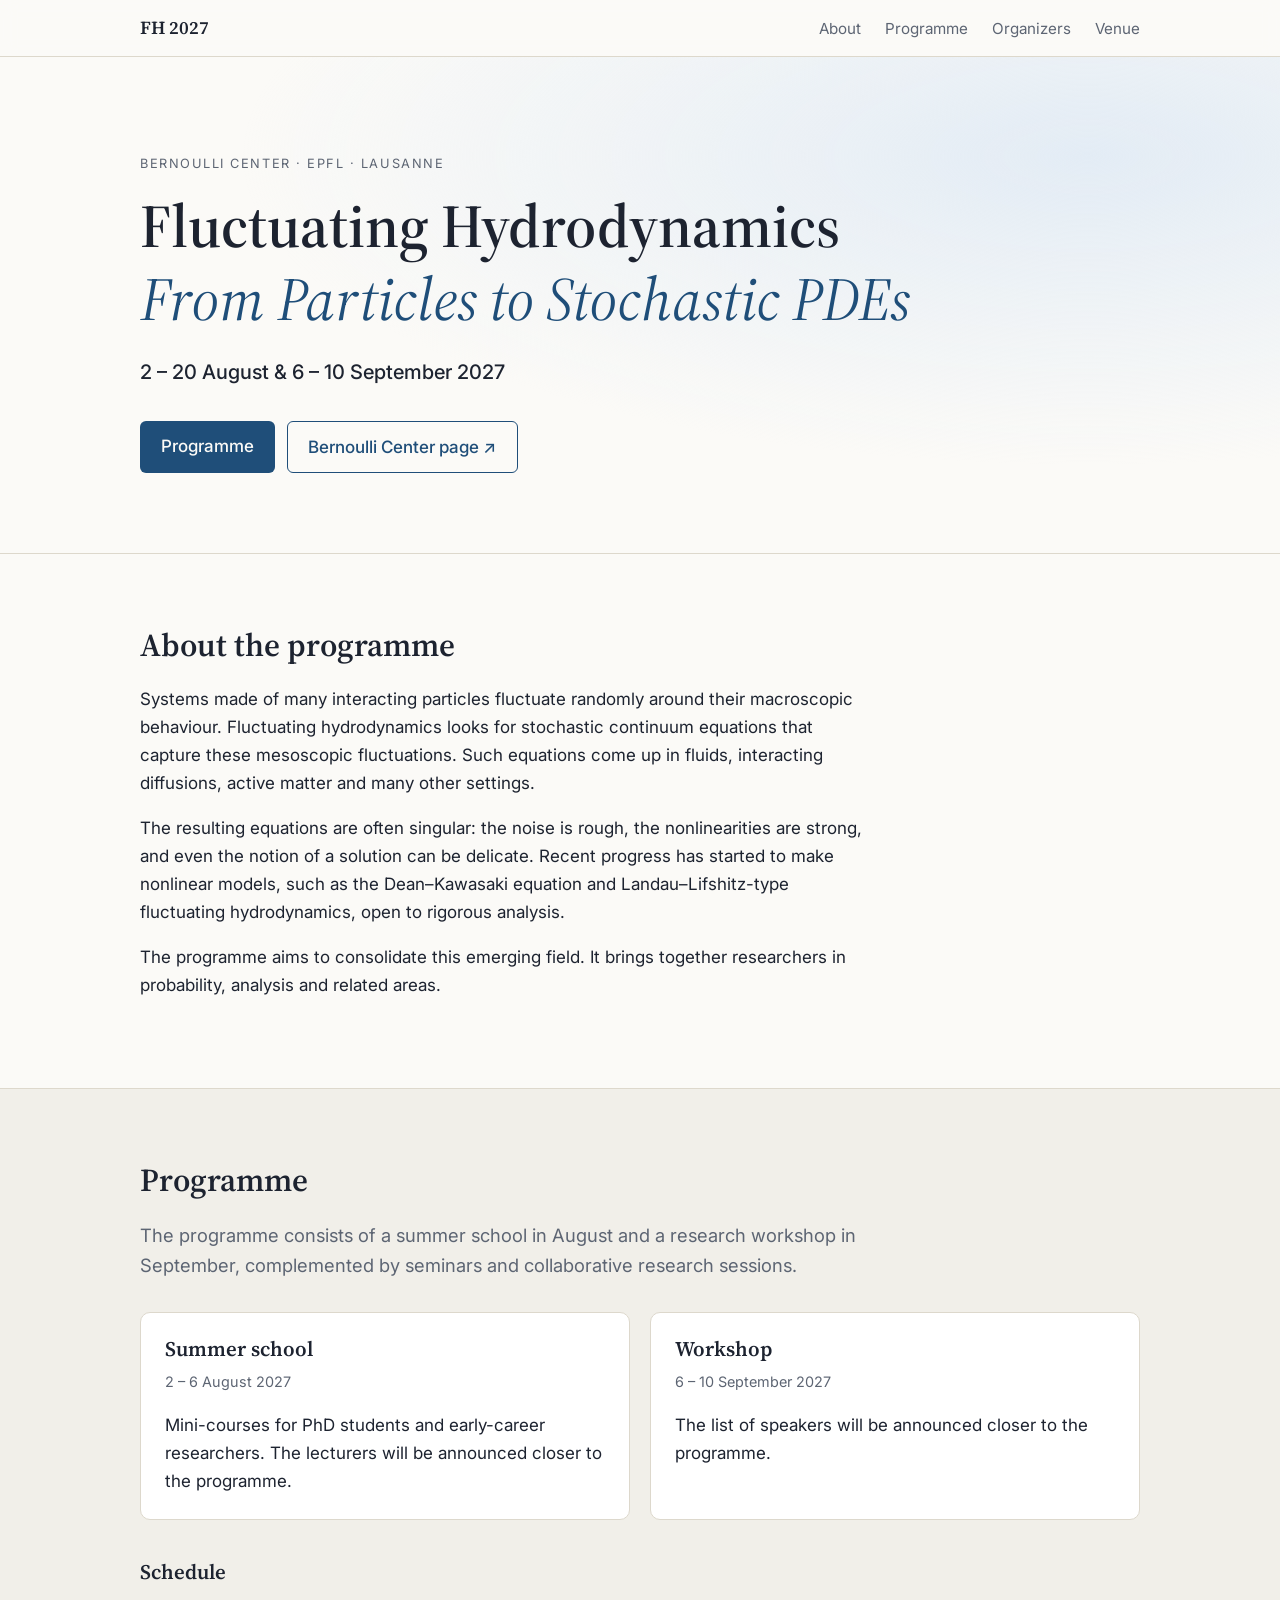
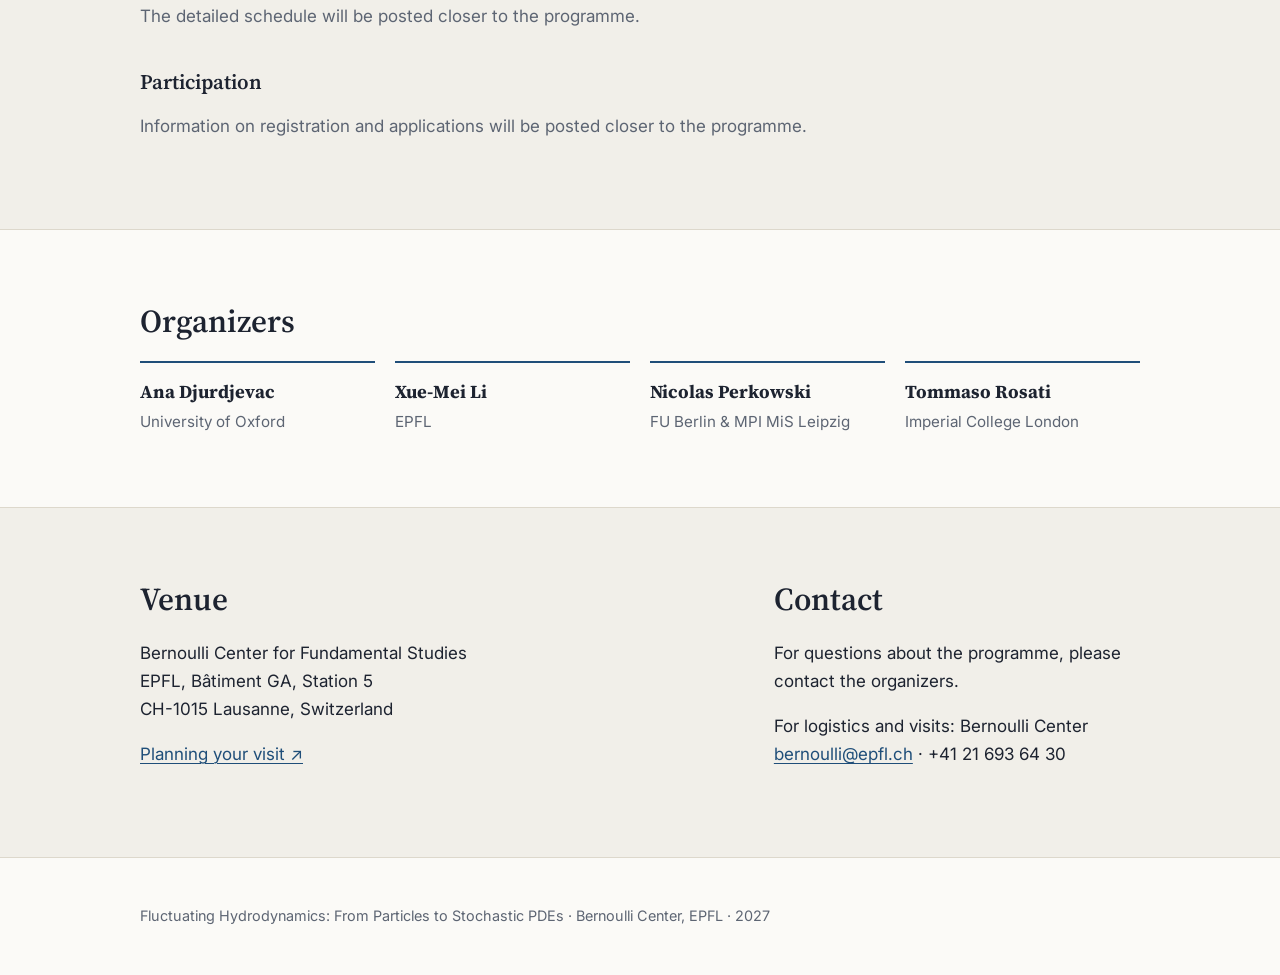
==== index.html @ 9ab5a6fd "Remove focus topics box Co-Authored-By: Claude Opus 5.5 <noreply@anthropic.com>" ====
<!doctype html>
<html lang="en">
<head>
  <meta charset="utf-8">
  <meta name="viewport" content="width=device-width, initial-scale=1">
  <title>Fluctuating Hydrodynamics 2027 · Bernoulli Center, EPFL</title>
  <meta name="description" content="Fluctuating Hydrodynamics: From Particles to Stochastic PDEs. A programme at the Bernoulli Center, EPFL: summer school in August and workshop 6–10 September 2027.">
  <link rel="preconnect" href="https://fonts.googleapis.com">
  <link rel="preconnect" href="https://fonts.gstatic.com" crossorigin>
  <link href="https://fonts.googleapis.com/css2?family=Source+Serif+4:ital,opsz,wght@0,8..60,400;0,8..60,600;1,8..60,400&family=Inter:wght@400;500;600&display=swap" rel="stylesheet">
  <link rel="stylesheet" href="style.css">
</head>
<body>

<header class="site-header">
  <nav class="nav wrap">
    <a class="brand" href="#top">FH 2027</a>
    <ul>
      <li><a href="#about">About</a></li>
      <li><a href="#programme">Programme</a></li>
      <li><a href="#organizers">Organizers</a></li>
      <li><a href="#venue">Venue</a></li>
    </ul>
  </nav>
</header>

<main id="top">

  <section class="hero">
    <div class="wrap">
      <p class="eyebrow">Bernoulli Center · EPFL · Lausanne</p>
      <h1>Fluctuating Hydrodynamics<br><span>From Particles to Stochastic PDEs</span></h1>
      <p class="dates">2 – 20 August &amp; 6 – 10 September 2027</p>
      <div class="hero-actions">
        <a class="btn" href="#programme">Programme</a>
        <a class="btn btn-ghost" href="https://bernoulli.epfl.ch/programs/fluctuating-hydrodynamics-from-particles-to-stochastic-pdes/">Bernoulli Center page ↗</a>
      </div>
    </div>
  </section>

  <section id="about" class="wrap section">
    <h2>About the programme</h2>
    <div class="prose">
      <p>Systems made of many interacting particles fluctuate randomly around their macroscopic behaviour. Fluctuating hydrodynamics looks for stochastic continuum equations that capture these mesoscopic fluctuations. Such equations come up in fluids, interacting diffusions, active matter and many other settings.</p>
      <p>The resulting equations are often singular: the noise is rough, the nonlinearities are strong, and even the notion of a solution can be delicate. Recent progress has started to make nonlinear models, such as the Dean–Kawasaki equation and Landau–Lifshitz-type fluctuating hydrodynamics, open to rigorous analysis.</p>
      <p>The programme aims to consolidate this emerging field. It brings together researchers in probability, analysis and related areas.</p>
    </div>
  </section>

  <section id="programme" class="section alt">
    <div class="wrap">
      <h2>Programme</h2>
      <p class="lead">The programme consists of a summer school in August and a research workshop in September, complemented by seminars and collaborative research sessions.</p>
      <div class="grid">
        <article class="card">
          <h3>Summer school</h3>
          <p class="meta">2 – 6 August 2027</p>
          <p>Mini-courses for PhD students and early-career researchers. The lecturers will be announced closer to the programme.</p>
        </article>
        <article class="card">
          <h3>Workshop</h3>
          <p class="meta">6 – 10 September 2027</p>
          <p>The list of speakers will be announced closer to the programme.</p>
        </article>
      </div>

      <h3 class="sub">Schedule</h3>
      <p class="muted">The detailed schedule will be posted closer to the programme.</p>

      <h3 class="sub">Participation</h3>
      <p class="muted">Information on registration and applications will be posted closer to the programme.</p>
    </div>
  </section>

  <section id="organizers" class="wrap section">
    <h2>Organizers</h2>
    <ul class="people">
      <li><strong>Ana Djurdjevac</strong><span>University of Oxford</span></li>
      <li><strong>Xue-Mei Li</strong><span>EPFL</span></li>
      <li><strong>Nicolas Perkowski</strong><span>FU Berlin &amp; MPI MiS Leipzig</span></li>
      <li><strong>Tommaso Rosati</strong><span>Imperial College London</span></li>
    </ul>
  </section>

  <section id="venue" class="section alt">
    <div class="wrap two-col">
      <div>
        <h2>Venue</h2>
        <p>Bernoulli Center for Fundamental Studies<br>
           EPFL, Bâtiment GA, Station 5<br>
           CH-1015 Lausanne, Switzerland</p>
        <p><a href="https://bernoulli.epfl.ch/planning-your-visit/">Planning your visit ↗</a></p>
      </div>
      <div id="contact">
        <h2>Contact</h2>
        <p>For questions about the programme, please contact the organizers.</p>
        <p>For logistics and visits: Bernoulli Center<br>
           <a href="mailto:bernoulli@epfl.ch">bernoulli@epfl.ch</a> · +41 21 693 64 30</p>
      </div>
    </div>
  </section>

</main>

<footer class="site-footer">
  <div class="wrap">
    <p>Fluctuating Hydrodynamics: From Particles to Stochastic PDEs · Bernoulli Center, EPFL · 2027</p>
  </div>
</footer>

</body>
</html>
---- style.css ----
:root {
  --bg: #fbfaf7;
  --bg-alt: #f1efe9;
  --text: #1d2330;
  --muted: #5d6573;
  --accent: #1f4e79;
  --accent-soft: #e3ecf5;
  --border: #ddd8cc;
  --card: #ffffff;
  --serif: "Source Serif 4", Georgia, serif;
  --sans: "Inter", system-ui, -apple-system, sans-serif;
}

@media (prefers-color-scheme: dark) {
  :root {
    --bg: #13161c;
    --bg-alt: #1a1e26;
    --text: #e6e8ec;
    --muted: #9aa2af;
    --accent: #8db8e3;
    --accent-soft: #22303f;
    --border: #2c323d;
    --card: #1d222b;
  }
}

* { box-sizing: border-box; }

html { scroll-behavior: smooth; scroll-padding-top: 4rem; }

body {
  margin: 0;
  background: var(--bg);
  color: var(--text);
  font-family: var(--sans);
  font-size: 1.0625rem;
  line-height: 1.65;
}

a { color: var(--accent); text-decoration-thickness: 1px; text-underline-offset: 3px; }

.wrap { max-width: 1040px; margin: 0 auto; padding: 0 1.25rem; }

h1, h2, h3 { font-family: var(--serif); font-weight: 600; line-height: 1.2; }
h2 { font-size: 2rem; margin: 0 0 1.25rem; }
h3 { font-size: 1.3rem; margin: 0 0 .5rem; }

/* Header */
.site-header {
  position: sticky; top: 0; z-index: 10;
  background: color-mix(in srgb, var(--bg) 88%, transparent);
  backdrop-filter: blur(8px);
  border-bottom: 1px solid var(--border);
}
.nav { display: flex; align-items: center; justify-content: space-between; height: 3.5rem; gap: 1rem; }
.brand { font-family: var(--serif); font-weight: 600; font-size: 1.15rem; color: var(--text); text-decoration: none; }
.nav ul { display: flex; gap: 1.5rem; list-style: none; margin: 0; padding: 0; }
.nav ul a { color: var(--muted); text-decoration: none; font-size: .95rem; }
.nav ul a:hover { color: var(--accent); }

/* Hero */
.hero {
  padding: 6rem 0 5rem;
  border-bottom: 1px solid var(--border);
  background:
    radial-gradient(ellipse at 85% 20%, var(--accent-soft), transparent 55%),
    var(--bg);
}
.eyebrow { text-transform: uppercase; letter-spacing: .12em; font-size: .8rem; color: var(--muted); margin: 0 0 1rem; }
.hero h1 { font-size: clamp(2.3rem, 6vw, 3.8rem); margin: 0 0 1.25rem; }
.hero h1 span { font-weight: 400; font-style: italic; color: var(--accent); }
.dates { font-size: 1.25rem; font-weight: 500; margin: 0 0 2rem; }
.hero-actions { display: flex; flex-wrap: wrap; gap: .75rem; }
.btn {
  display: inline-block; padding: .7rem 1.3rem; border-radius: 6px;
  background: var(--accent); color: var(--bg); text-decoration: none; font-weight: 500;
}
.btn-ghost { background: transparent; color: var(--accent); border: 1px solid var(--accent); }

/* Sections */
.section { padding: 4.5rem 1.25rem; }
.section.alt { background: var(--bg-alt); border-top: 1px solid var(--border); border-bottom: 1px solid var(--border); padding-left: 0; padding-right: 0; }
.lead { font-size: 1.15rem; color: var(--muted); max-width: 46rem; }
.muted { color: var(--muted); }
.sub { margin-top: 2.5rem; }

.prose { max-width: 46rem; }

.two-col { display: grid; grid-template-columns: 1.6fr 1fr; gap: 3rem; align-items: start; }

.card {
  background: var(--card); border: 1px solid var(--border); border-radius: 10px; padding: 1.5rem;
}

.grid { display: grid; grid-template-columns: repeat(2, 1fr); gap: 1.25rem; margin-top: 2rem; }
.tag { text-transform: uppercase; letter-spacing: .1em; font-size: .75rem; font-weight: 600; color: var(--accent); margin: 0 0 .5rem; }
.meta { color: var(--muted); font-size: .9rem; margin: 0 0 .75rem; }
.grid .card p:last-child { margin-bottom: 0; }

.people { list-style: none; padding: 0; margin: 0; display: grid; grid-template-columns: repeat(4, 1fr); gap: 1.25rem; }
.people li { border-top: 2px solid var(--accent); padding-top: .9rem; }
.people strong { display: block; font-family: var(--serif); font-size: 1.15rem; }
.people span { color: var(--muted); font-size: .95rem; }

/* Footer */
.site-footer { padding: 2rem 0; color: var(--muted); font-size: .9rem; }

/* Responsive */
@media (max-width: 860px) {
  .two-col { grid-template-columns: 1fr; gap: 2rem; }
  .grid { grid-template-columns: 1fr; }
  .people { grid-template-columns: repeat(2, 1fr); }
}
@media (max-width: 560px) {
  .nav ul { gap: .9rem; }
  .hero { padding: 4rem 0 3.5rem; }
  .people { grid-template-columns: 1fr; }
  h2 { font-size: 1.7rem; }
}
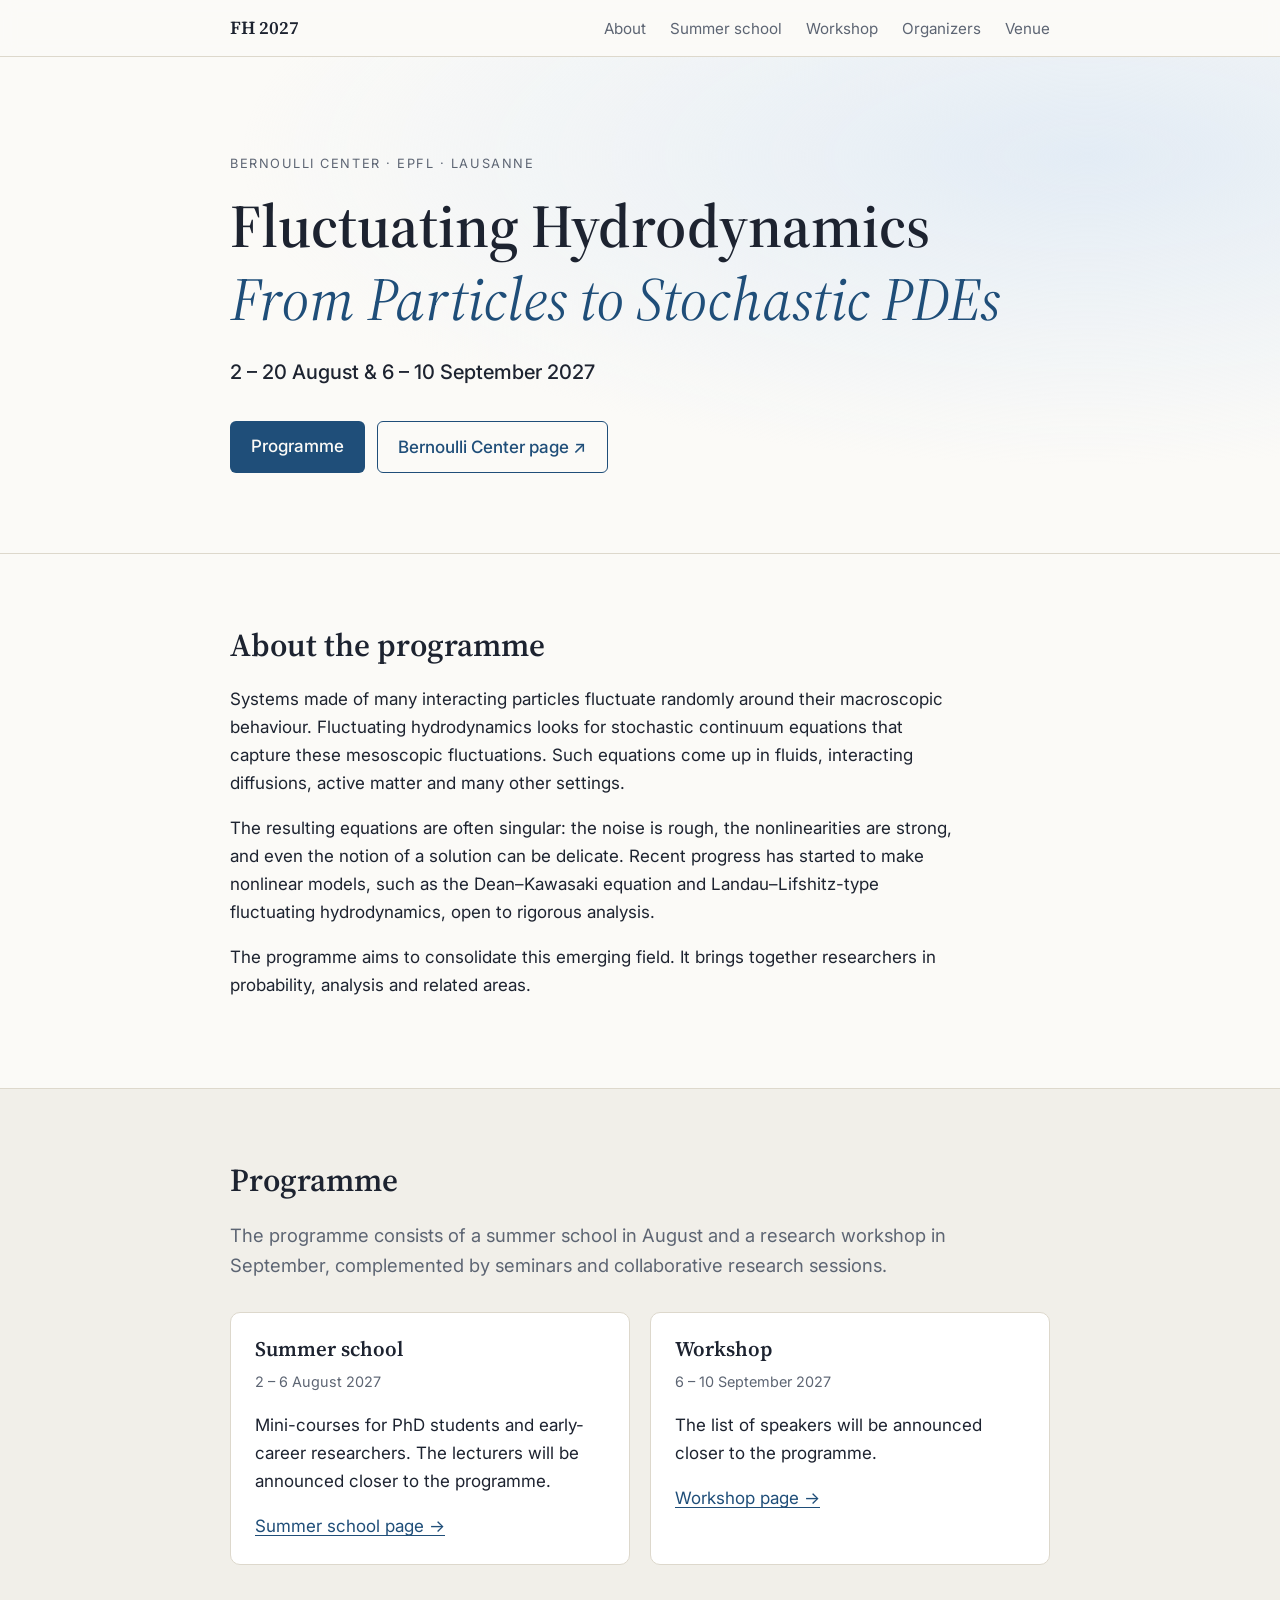
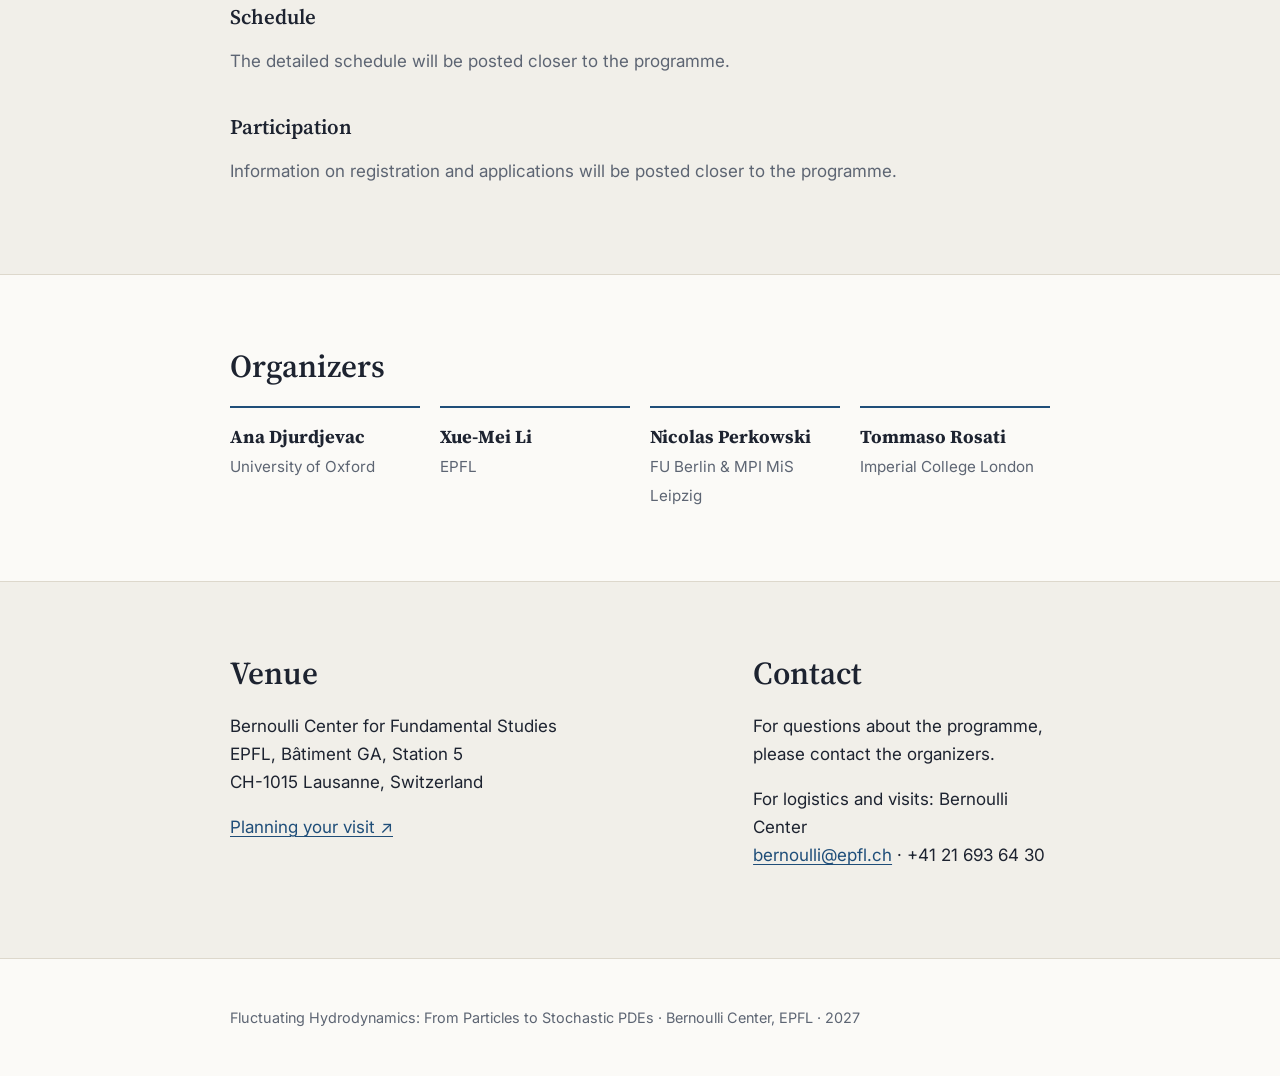
==== commit 3a513ea4: "Add summer school and workshop pages Co-Authored-By: Claude Opus 5.5 <noreply@anthropic.com>" ====
--- a/index.html
+++ b/index.html
@@ -17,7 +17,8 @@
     <a class="brand" href="#top">FH 2027</a>
     <ul>
       <li><a href="#about">About</a></li>
-      <li><a href="#programme">Programme</a></li>
+      <li><a href="school/">Summer school</a></li>
+      <li><a href="workshop/">Workshop</a></li>
       <li><a href="#organizers">Organizers</a></li>
       <li><a href="#venue">Venue</a></li>
     </ul>
@@ -53,14 +54,16 @@
       <p class="lead">The programme consists of a summer school in August and a research workshop in September, complemented by seminars and collaborative research sessions.</p>
       <div class="grid">
         <article class="card">
-          <h3>Summer school</h3>
+          <h3><a href="school/">Summer school</a></h3>
           <p class="meta">2 – 6 August 2027</p>
           <p>Mini-courses for PhD students and early-career researchers. The lecturers will be announced closer to the programme.</p>
+          <p><a href="school/">Summer school page →</a></p>
         </article>
         <article class="card">
-          <h3>Workshop</h3>
+          <h3><a href="workshop/">Workshop</a></h3>
           <p class="meta">6 – 10 September 2027</p>
           <p>The list of speakers will be announced closer to the programme.</p>
+          <p><a href="workshop/">Workshop page →</a></p>
         </article>
       </div>
 
--- a/style.css
+++ b/style.css
@@ -39,7 +39,7 @@
 
 a { color: var(--accent); text-decoration-thickness: 1px; text-underline-offset: 3px; }
 
-.wrap { max-width: 1040px; margin: 0 auto; padding: 0 1.25rem; }
+.wrap { max-width: 860px; margin: 0 auto; padding: 0 1.25rem; }
 
 h1, h2, h3 { font-family: var(--serif); font-weight: 600; line-height: 1.2; }
 h2 { font-size: 2rem; margin: 0 0 1.25rem; }
@@ -56,7 +56,7 @@
 .brand { font-family: var(--serif); font-weight: 600; font-size: 1.15rem; color: var(--text); text-decoration: none; }
 .nav ul { display: flex; gap: 1.5rem; list-style: none; margin: 0; padding: 0; }
 .nav ul a { color: var(--muted); text-decoration: none; font-size: .95rem; }
-.nav ul a:hover { color: var(--accent); }
+.nav ul a:hover, .nav ul a[aria-current="page"] { color: var(--accent); }
 
 /* Hero */
 .hero {
@@ -76,6 +76,15 @@
   background: var(--accent); color: var(--bg); text-decoration: none; font-weight: 500;
 }
 .btn-ghost { background: transparent; color: var(--accent); border: 1px solid var(--accent); }
+
+/* Sub-pages */
+.page-hero { padding: 4rem 0 3rem; }
+.page-hero .dates { margin-bottom: .25rem; }
+.eyebrow a { color: inherit; text-decoration: none; }
+.eyebrow a:hover { color: var(--accent); }
+.card h3 a { color: inherit; text-decoration: none; }
+.card h3 a:hover { color: var(--accent); }
+.prose h2 { font-size: 1.6rem; }
 
 /* Sections */
 .section { padding: 4.5rem 1.25rem; }
@@ -111,8 +120,12 @@
   .grid { grid-template-columns: 1fr; }
   .people { grid-template-columns: repeat(2, 1fr); }
 }
+@media (max-width: 680px) {
+  .nav { height: auto; padding-top: .6rem; padding-bottom: .6rem; flex-wrap: wrap; row-gap: .25rem; }
+  .nav ul { gap: .4rem 1rem; flex-wrap: wrap; }
+  .nav ul a { font-size: .88rem; }
+}
 @media (max-width: 560px) {
-  .nav ul { gap: .9rem; }
   .hero { padding: 4rem 0 3.5rem; }
   .people { grid-template-columns: 1fr; }
   h2 { font-size: 1.7rem; }
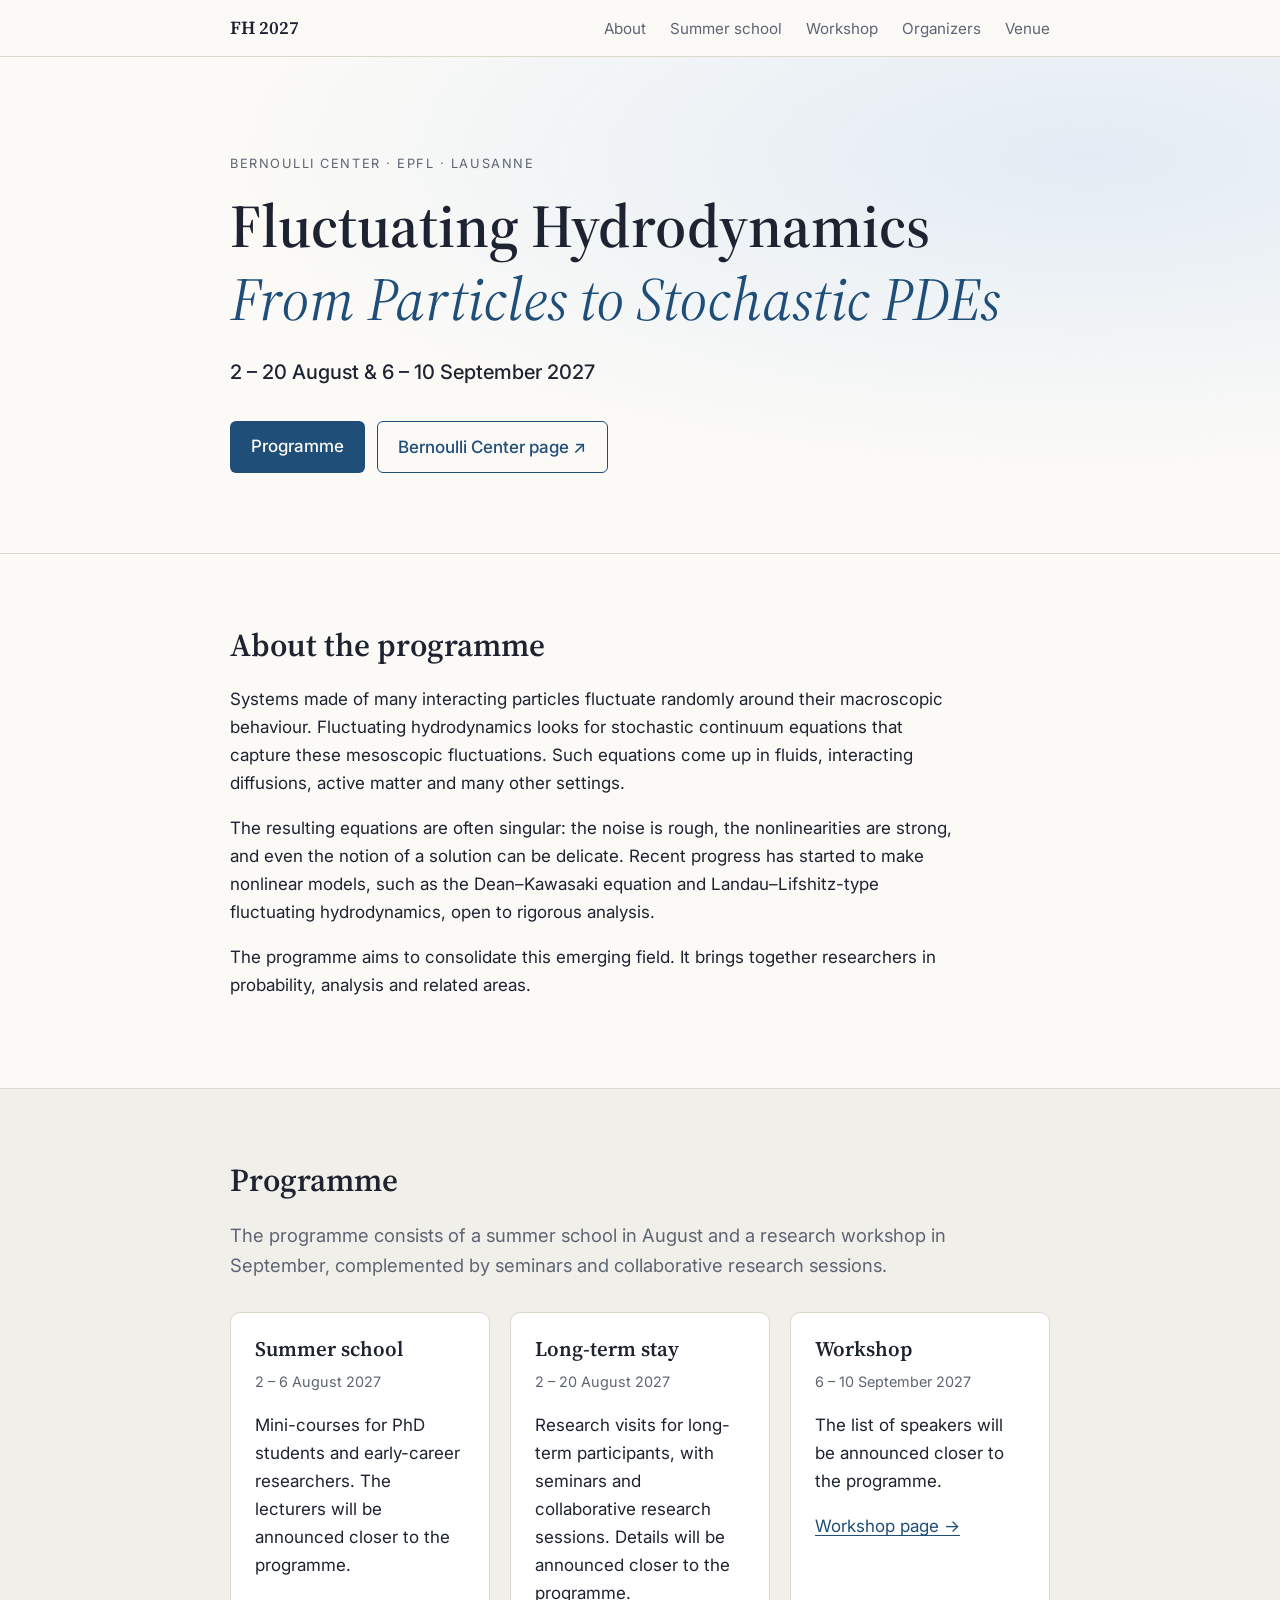
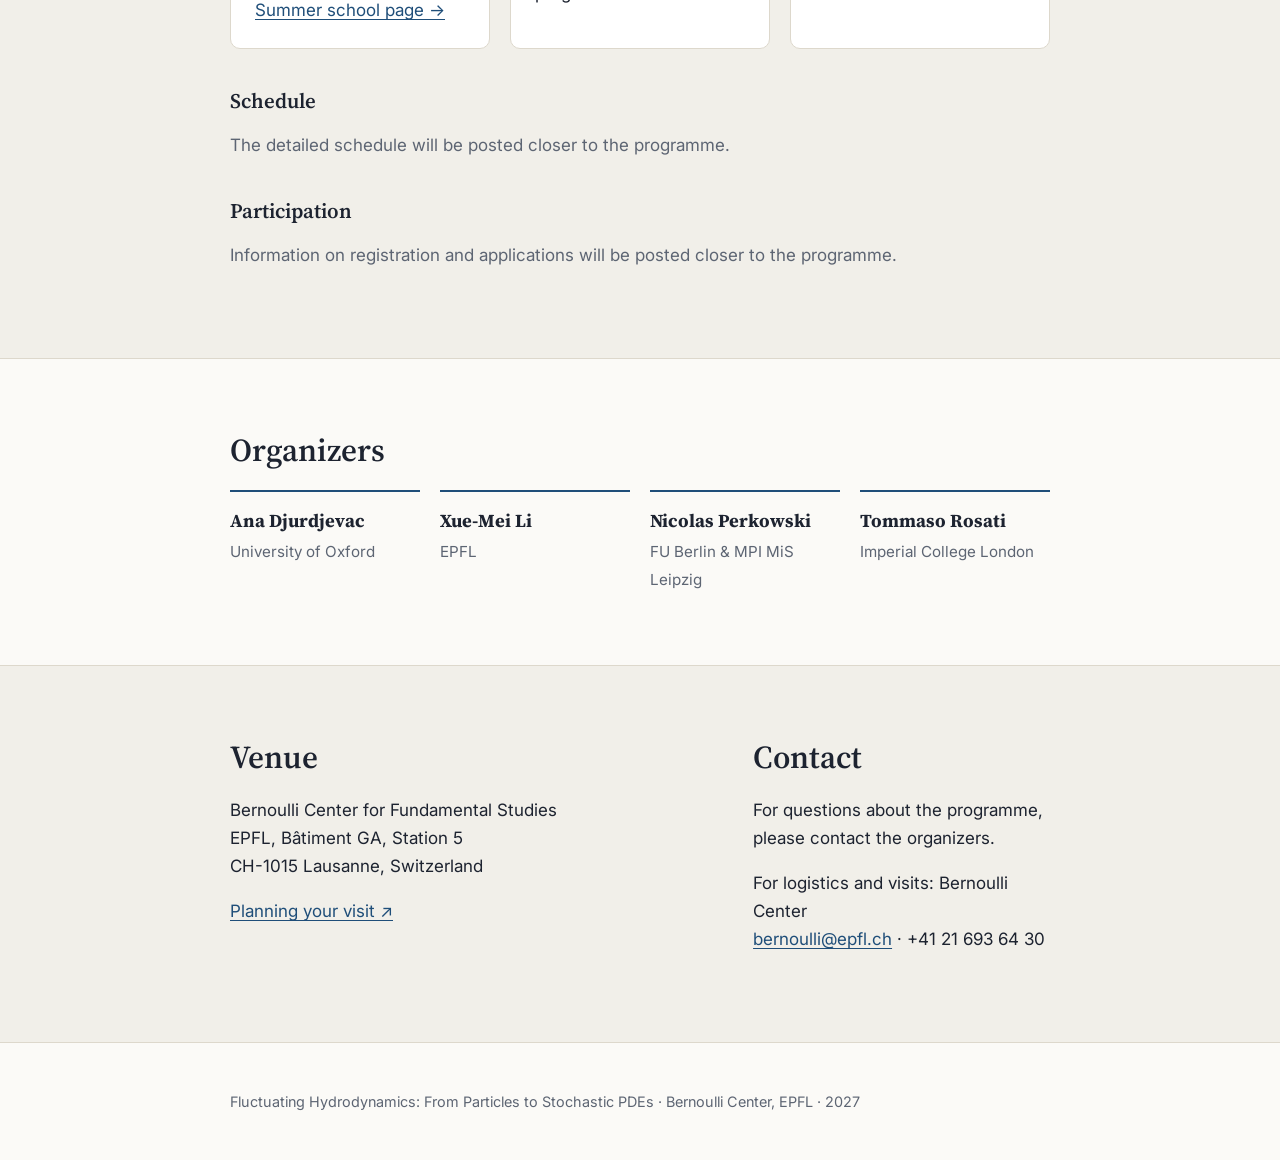
==== commit 36f39952: "Add long-term stay box Co-Authored-By: Claude Opus 5.5 <noreply@anthropic.com>" ====
--- a/index.html
+++ b/index.html
@@ -60,6 +60,11 @@
           <p><a href="school/">Summer school page →</a></p>
         </article>
         <article class="card">
+          <h3>Long-term stay</h3>
+          <p class="meta">2 – 20 August 2027</p>
+          <p>Research visits for long-term participants, with seminars and collaborative research sessions. Details will be announced closer to the programme.</p>
+        </article>
+        <article class="card">
           <h3><a href="workshop/">Workshop</a></h3>
           <p class="meta">6 – 10 September 2027</p>
           <p>The list of speakers will be announced closer to the programme.</p>
--- a/style.css
+++ b/style.css
@@ -101,7 +101,7 @@
   background: var(--card); border: 1px solid var(--border); border-radius: 10px; padding: 1.5rem;
 }
 
-.grid { display: grid; grid-template-columns: repeat(2, 1fr); gap: 1.25rem; margin-top: 2rem; }
+.grid { display: grid; grid-template-columns: repeat(3, 1fr); gap: 1.25rem; margin-top: 2rem; }
 .tag { text-transform: uppercase; letter-spacing: .1em; font-size: .75rem; font-weight: 600; color: var(--accent); margin: 0 0 .5rem; }
 .meta { color: var(--muted); font-size: .9rem; margin: 0 0 .75rem; }
 .grid .card p:last-child { margin-bottom: 0; }
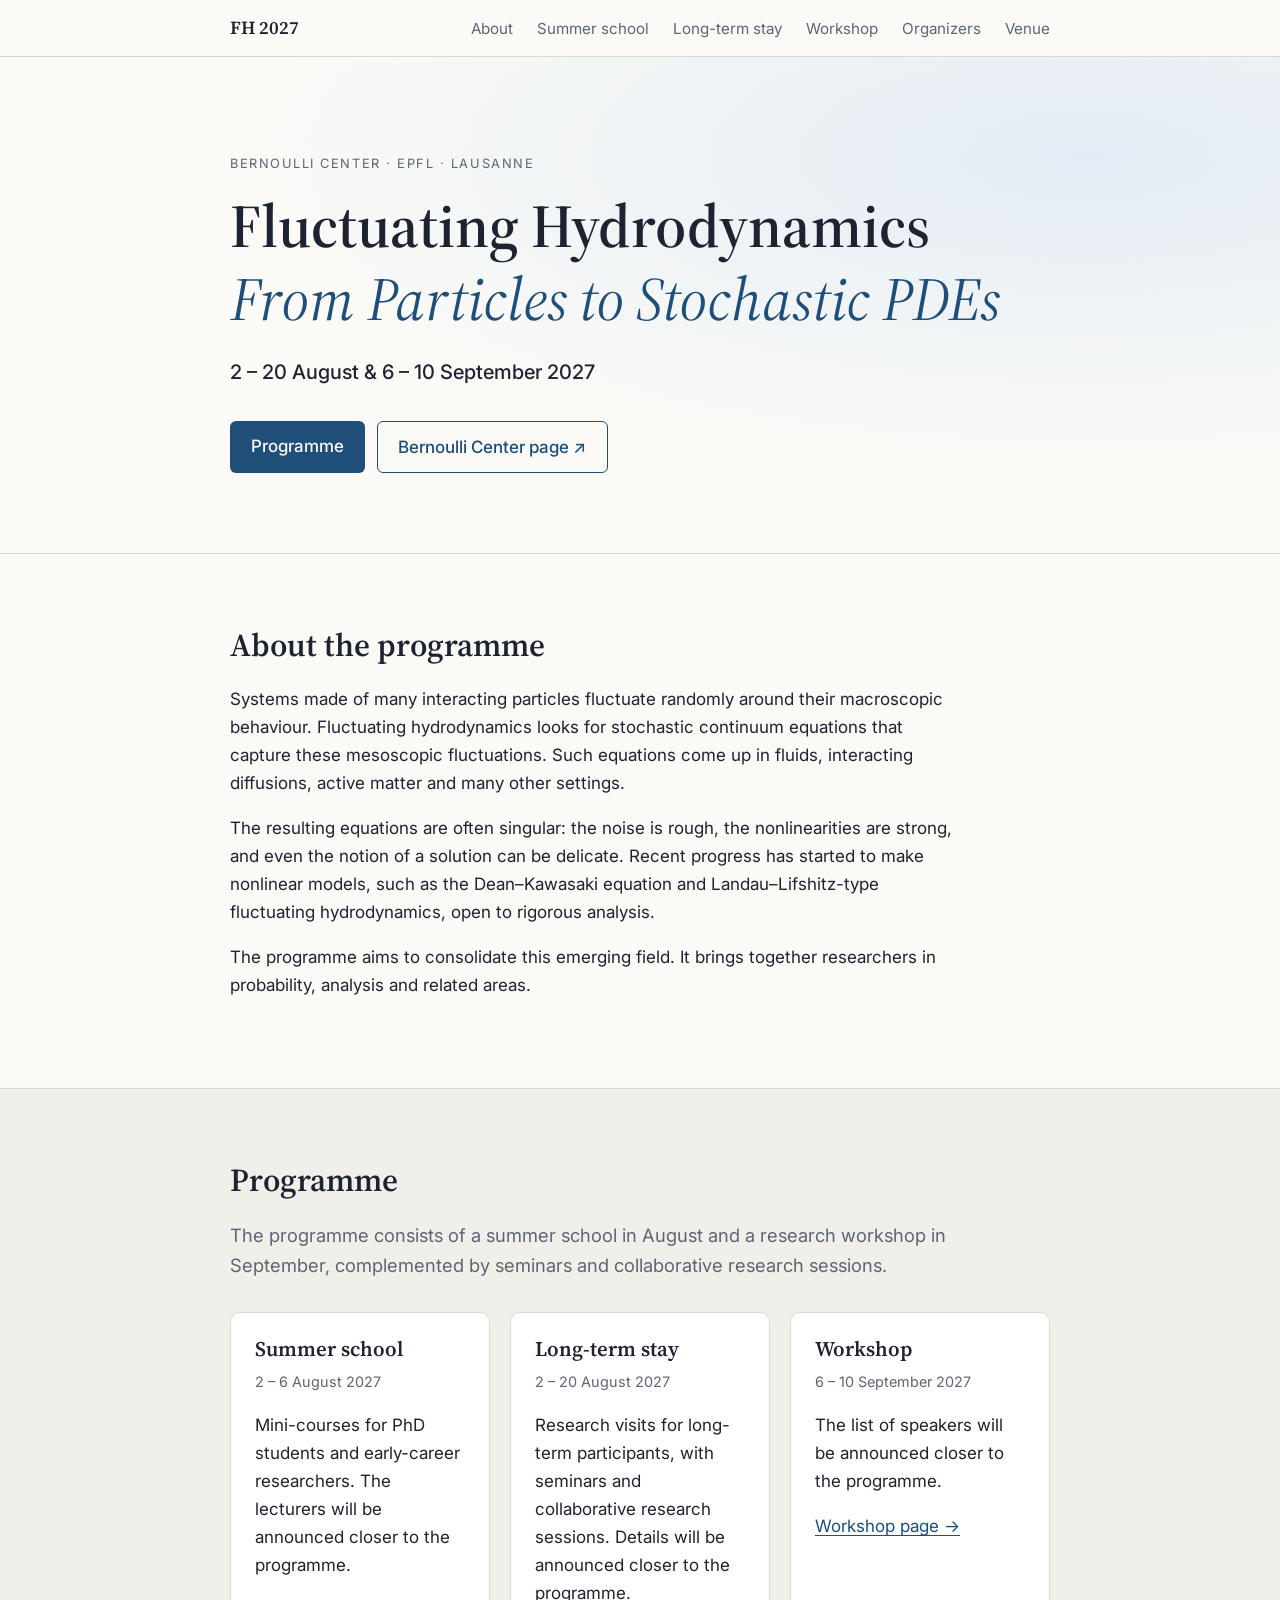
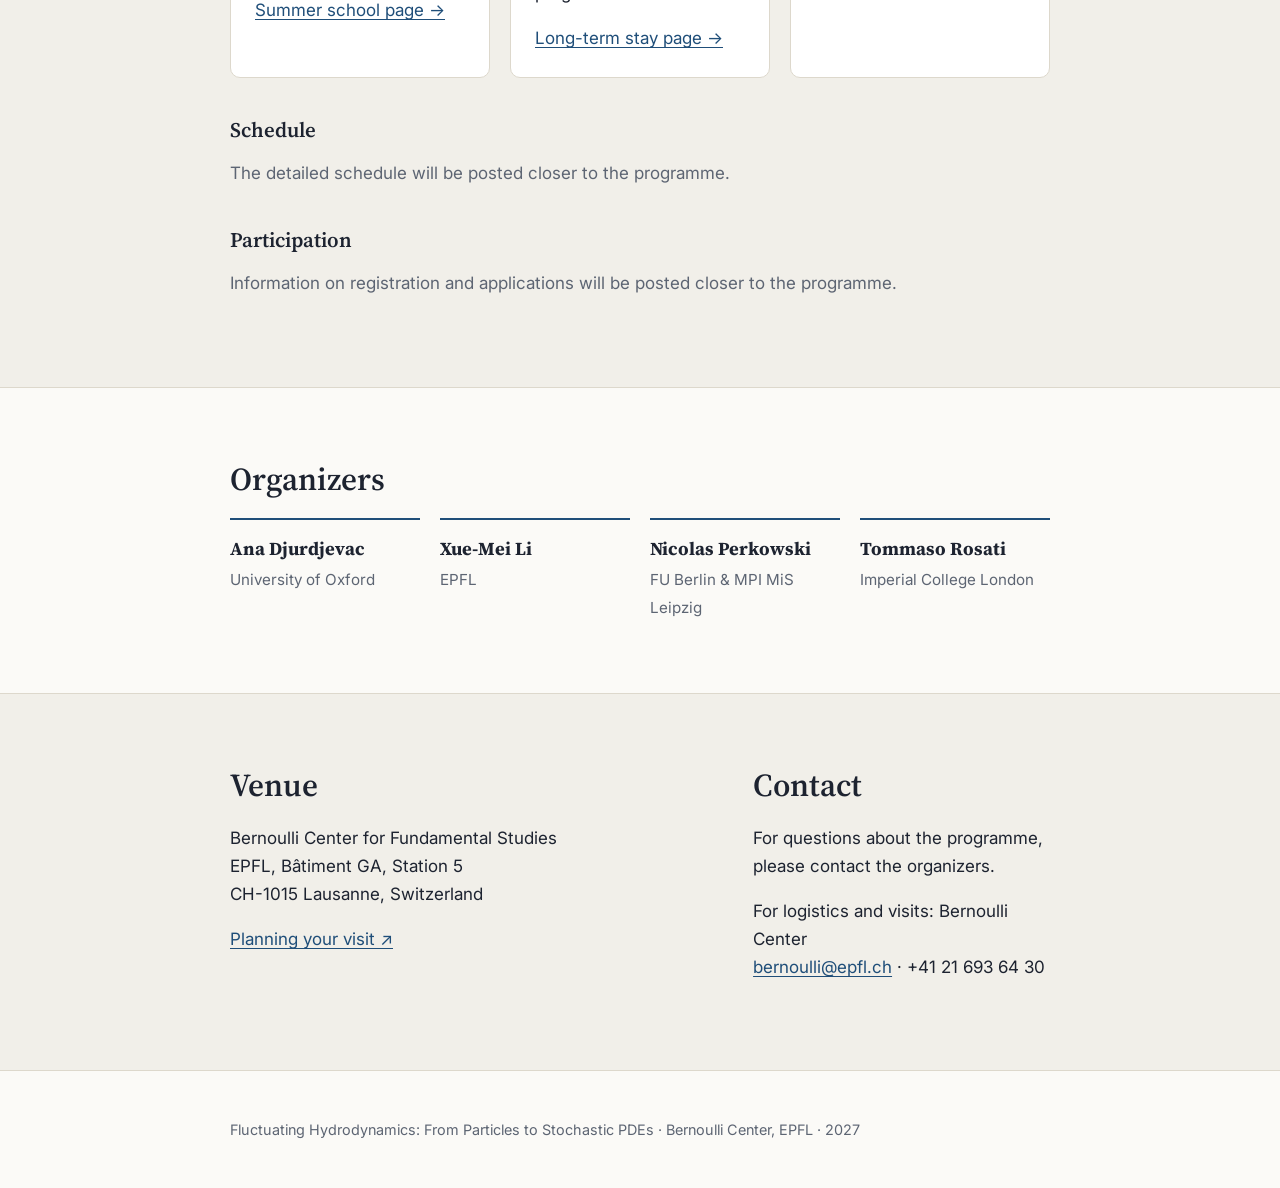
==== commit cb4282af: "Add long-term stay page Co-Authored-By: Claude Opus 5.5 <noreply@anthropic.com>" ====
--- a/index.html
+++ b/index.html
@@ -18,6 +18,7 @@
     <ul>
       <li><a href="#about">About</a></li>
       <li><a href="school/">Summer school</a></li>
+      <li><a href="long-term/">Long-term stay</a></li>
       <li><a href="workshop/">Workshop</a></li>
       <li><a href="#organizers">Organizers</a></li>
       <li><a href="#venue">Venue</a></li>
@@ -60,9 +61,10 @@
           <p><a href="school/">Summer school page →</a></p>
         </article>
         <article class="card">
-          <h3>Long-term stay</h3>
+          <h3><a href="long-term/">Long-term stay</a></h3>
           <p class="meta">2 – 20 August 2027</p>
           <p>Research visits for long-term participants, with seminars and collaborative research sessions. Details will be announced closer to the programme.</p>
+          <p><a href="long-term/">Long-term stay page →</a></p>
         </article>
         <article class="card">
           <h3><a href="workshop/">Workshop</a></h3>
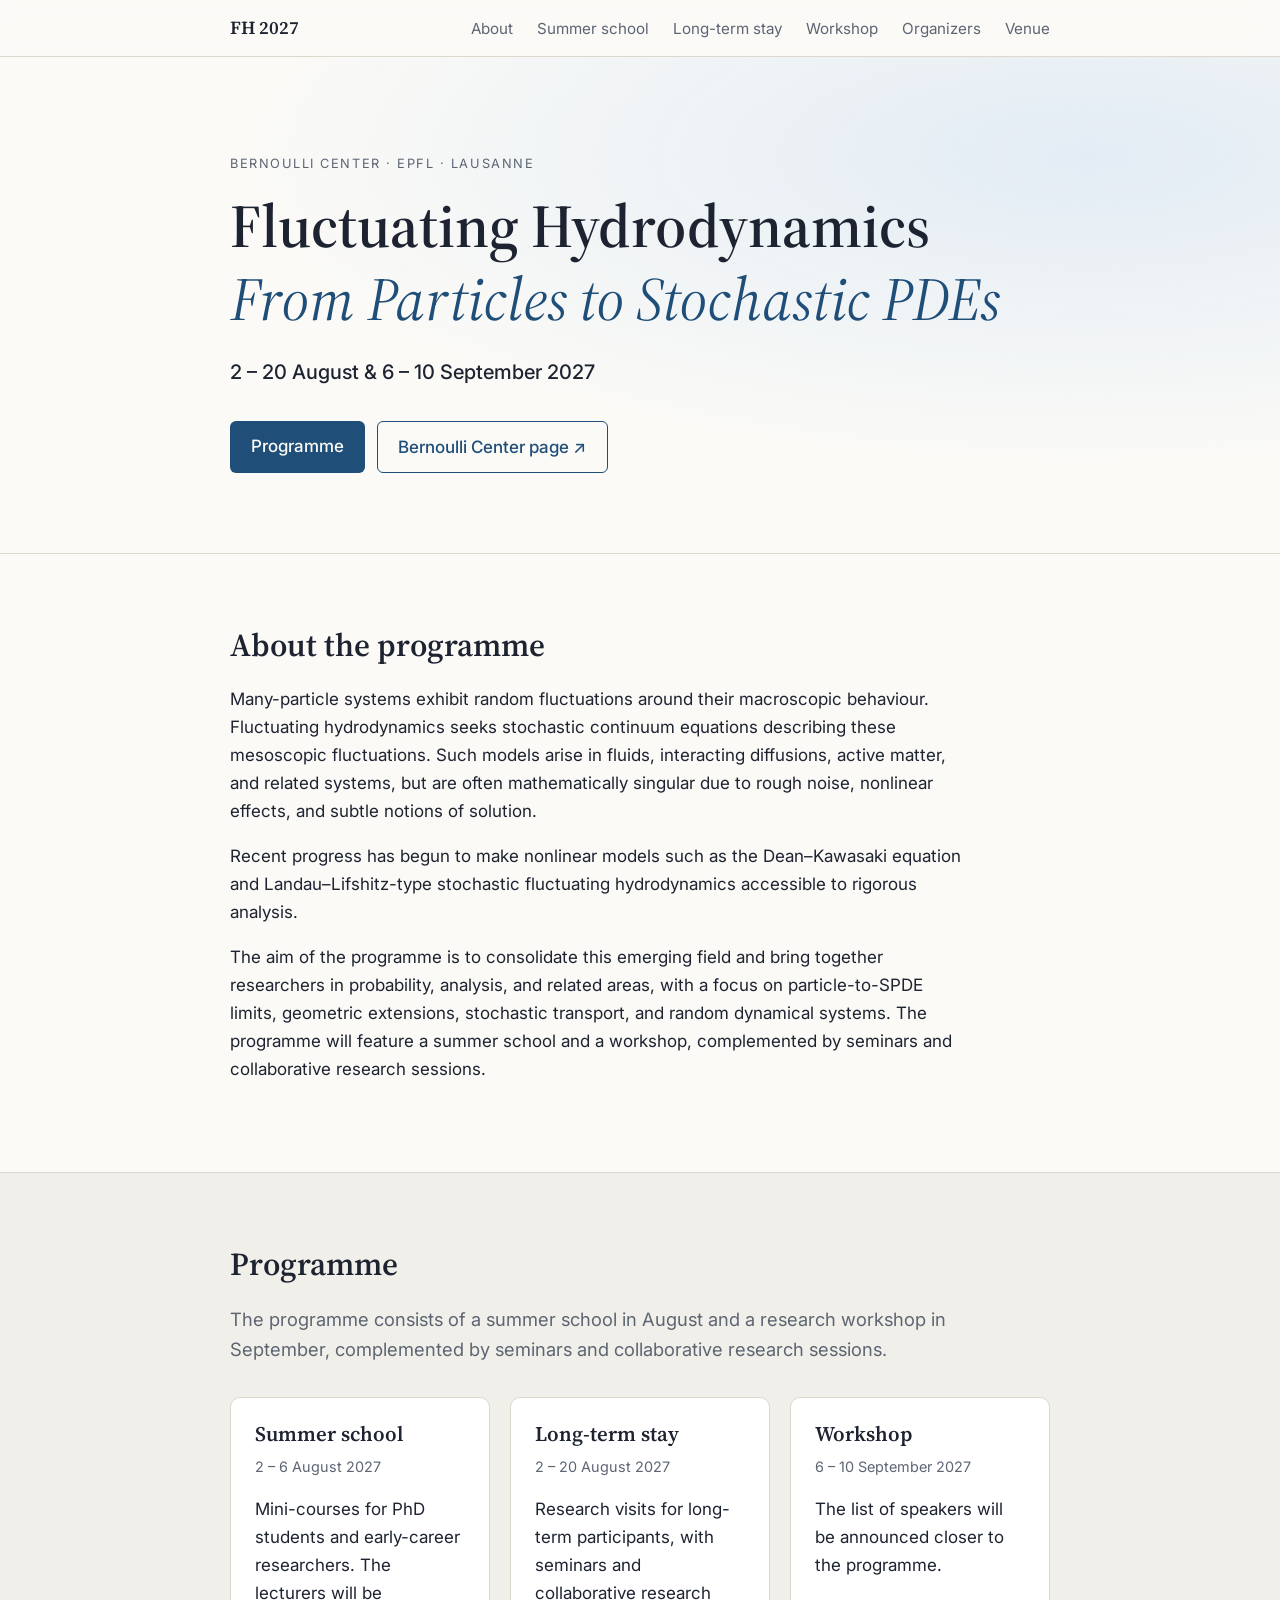
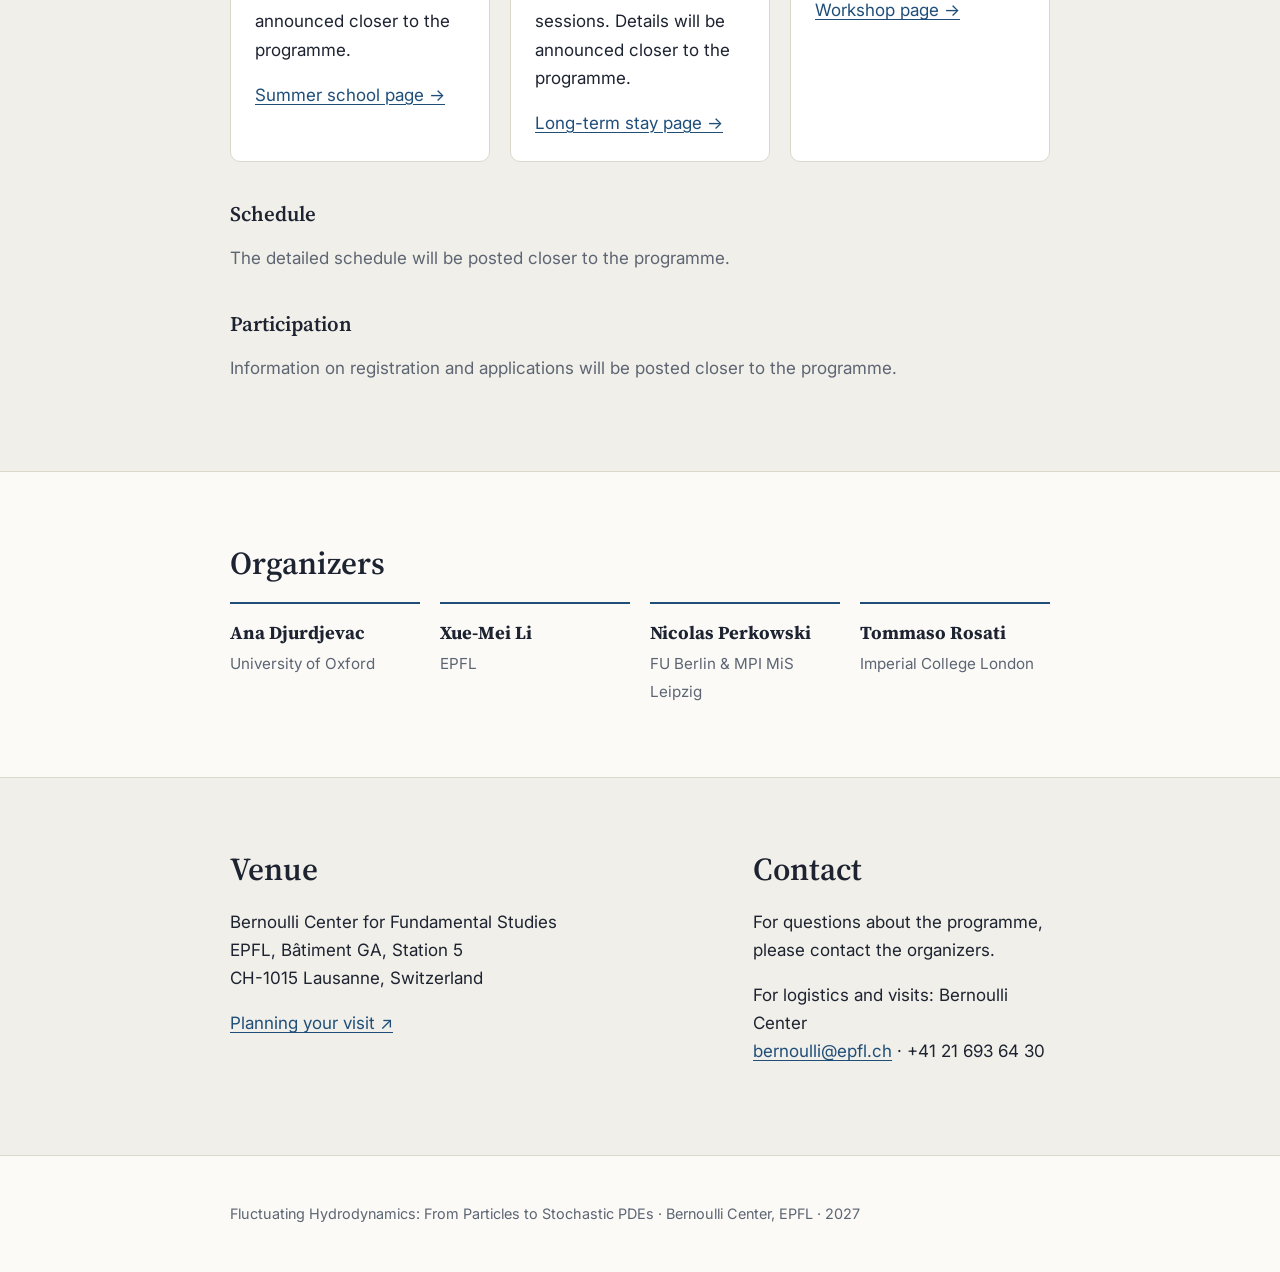
==== commit 0ddf65b7: "Use the official programme description Co-Authored-By: Claude Opus 5.5 <noreply@anthropic.com>" ====
--- a/index.html
+++ b/index.html
@@ -43,9 +43,9 @@
   <section id="about" class="wrap section">
     <h2>About the programme</h2>
     <div class="prose">
-      <p>Systems made of many interacting particles fluctuate randomly around their macroscopic behaviour. Fluctuating hydrodynamics looks for stochastic continuum equations that capture these mesoscopic fluctuations. Such equations come up in fluids, interacting diffusions, active matter and many other settings.</p>
-      <p>The resulting equations are often singular: the noise is rough, the nonlinearities are strong, and even the notion of a solution can be delicate. Recent progress has started to make nonlinear models, such as the Dean–Kawasaki equation and Landau–Lifshitz-type fluctuating hydrodynamics, open to rigorous analysis.</p>
-      <p>The programme aims to consolidate this emerging field. It brings together researchers in probability, analysis and related areas.</p>
+      <p>Many-particle systems exhibit random fluctuations around their macroscopic behaviour. Fluctuating hydrodynamics seeks stochastic continuum equations describing these mesoscopic fluctuations. Such models arise in fluids, interacting diffusions, active matter, and related systems, but are often mathematically singular due to rough noise, nonlinear effects, and subtle notions of solution.</p>
+      <p>Recent progress has begun to make nonlinear models such as the Dean–Kawasaki equation and Landau–Lifshitz-type stochastic fluctuating hydrodynamics accessible to rigorous analysis.</p>
+      <p>The aim of the programme is to consolidate this emerging field and bring together researchers in probability, analysis, and related areas, with a focus on particle-to-SPDE limits, geometric extensions, stochastic transport, and random dynamical systems. The programme will feature a summer school and a workshop, complemented by seminars and collaborative research sessions.</p>
     </div>
   </section>
 
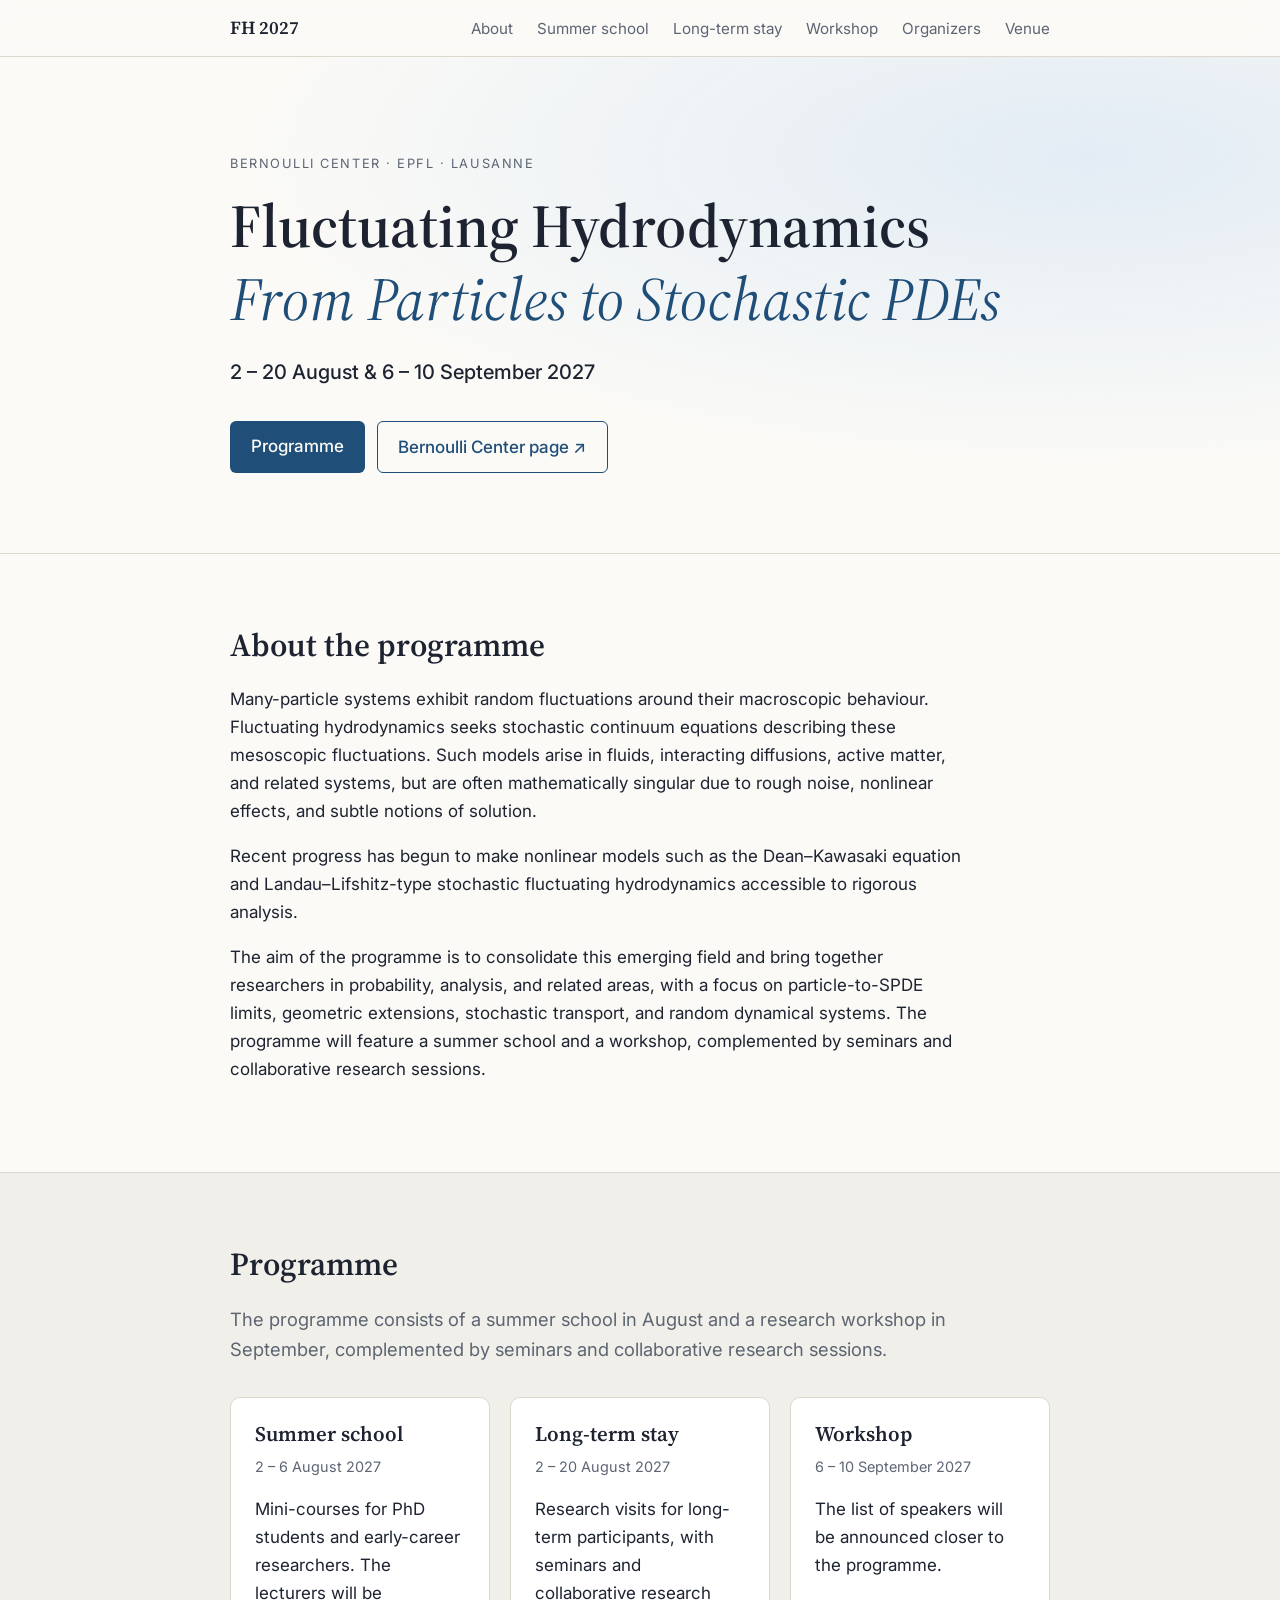
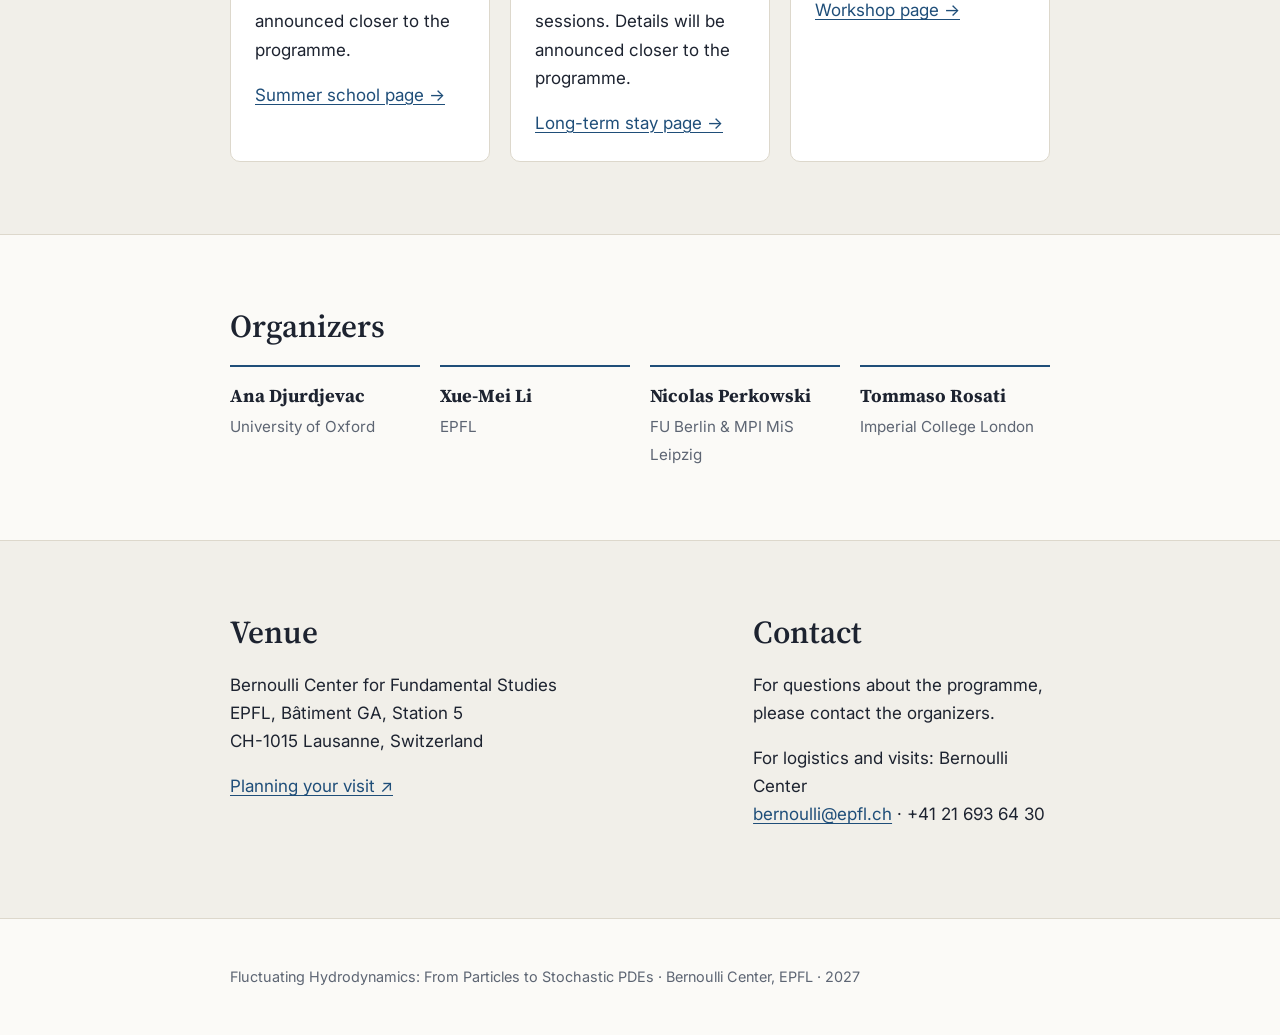
==== commit ce49206a: "Remove schedule and participation placeholders from home page Co-Authored-By: Claude Opus 5.5 <norep" ====
--- a/index.html
+++ b/index.html
@@ -73,12 +73,6 @@
           <p><a href="workshop/">Workshop page →</a></p>
         </article>
       </div>
-
-      <h3 class="sub">Schedule</h3>
-      <p class="muted">The detailed schedule will be posted closer to the programme.</p>
-
-      <h3 class="sub">Participation</h3>
-      <p class="muted">Information on registration and applications will be posted closer to the programme.</p>
     </div>
   </section>
 
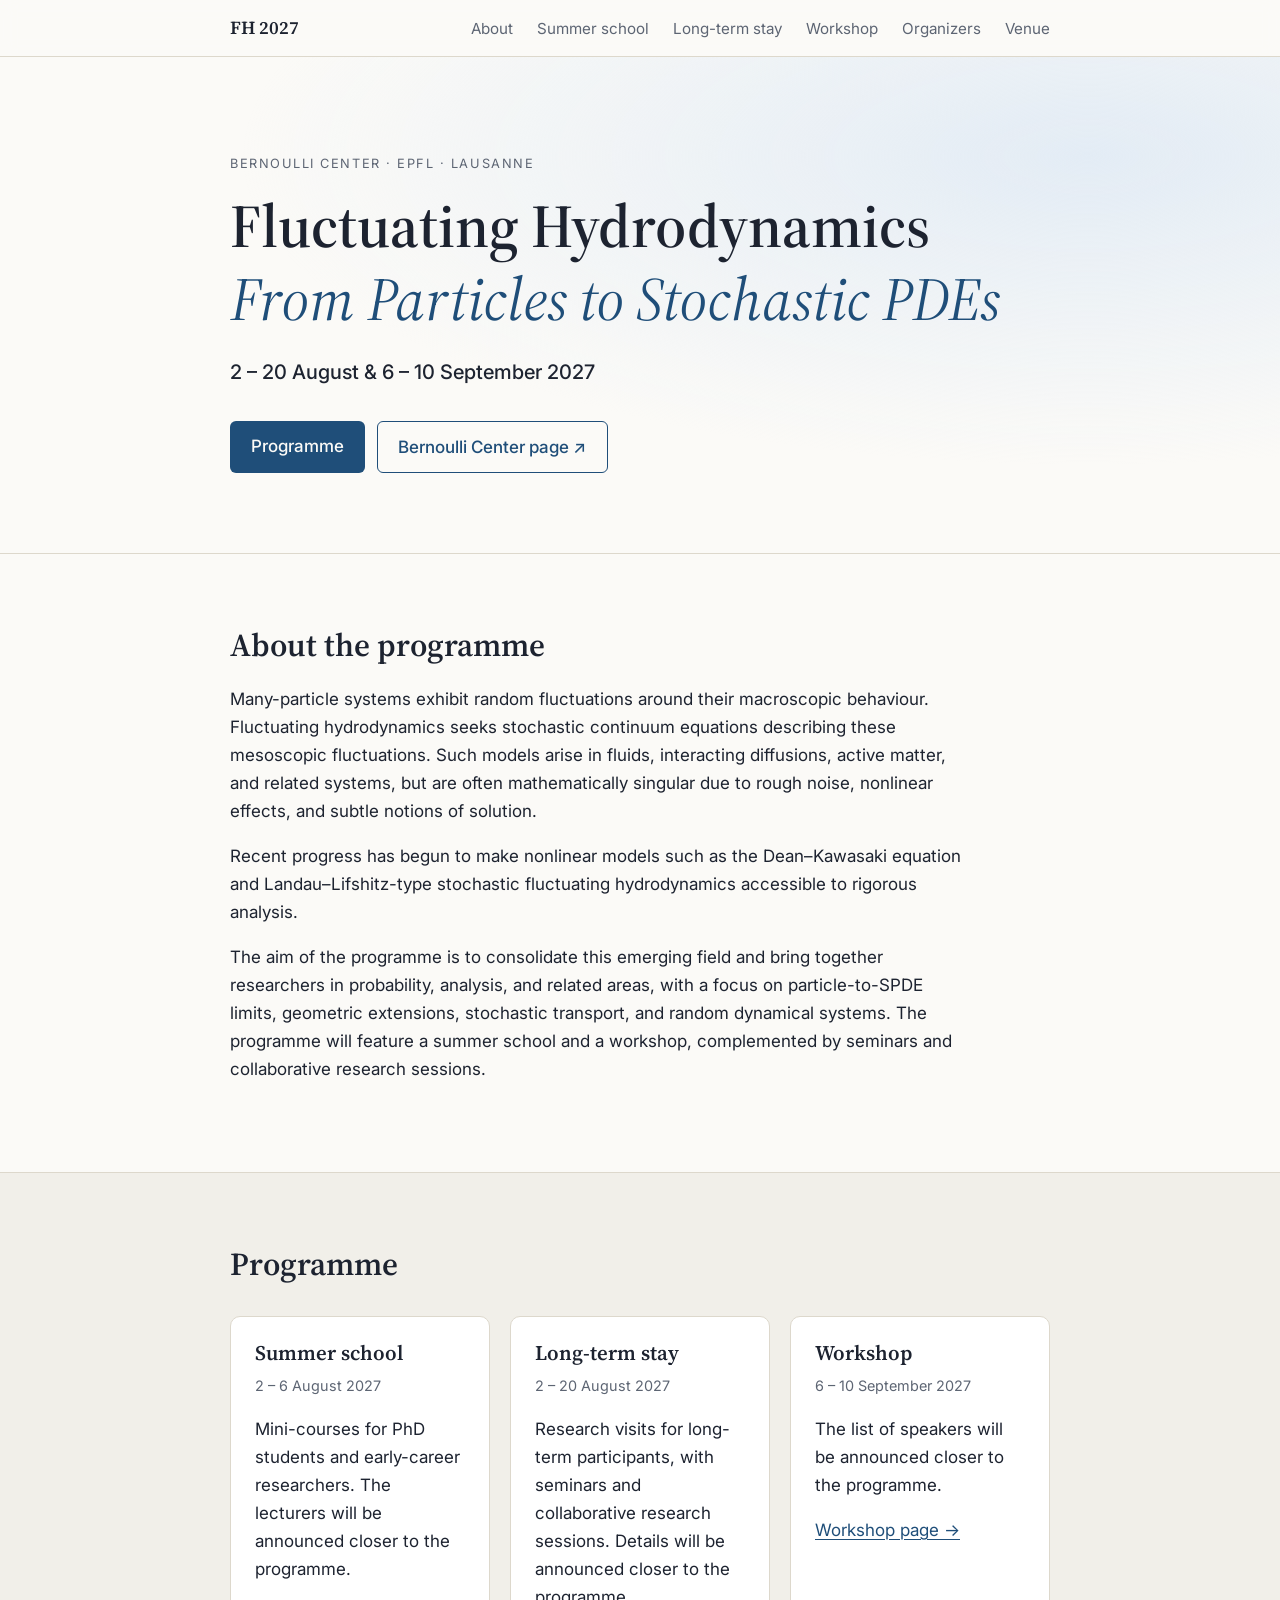
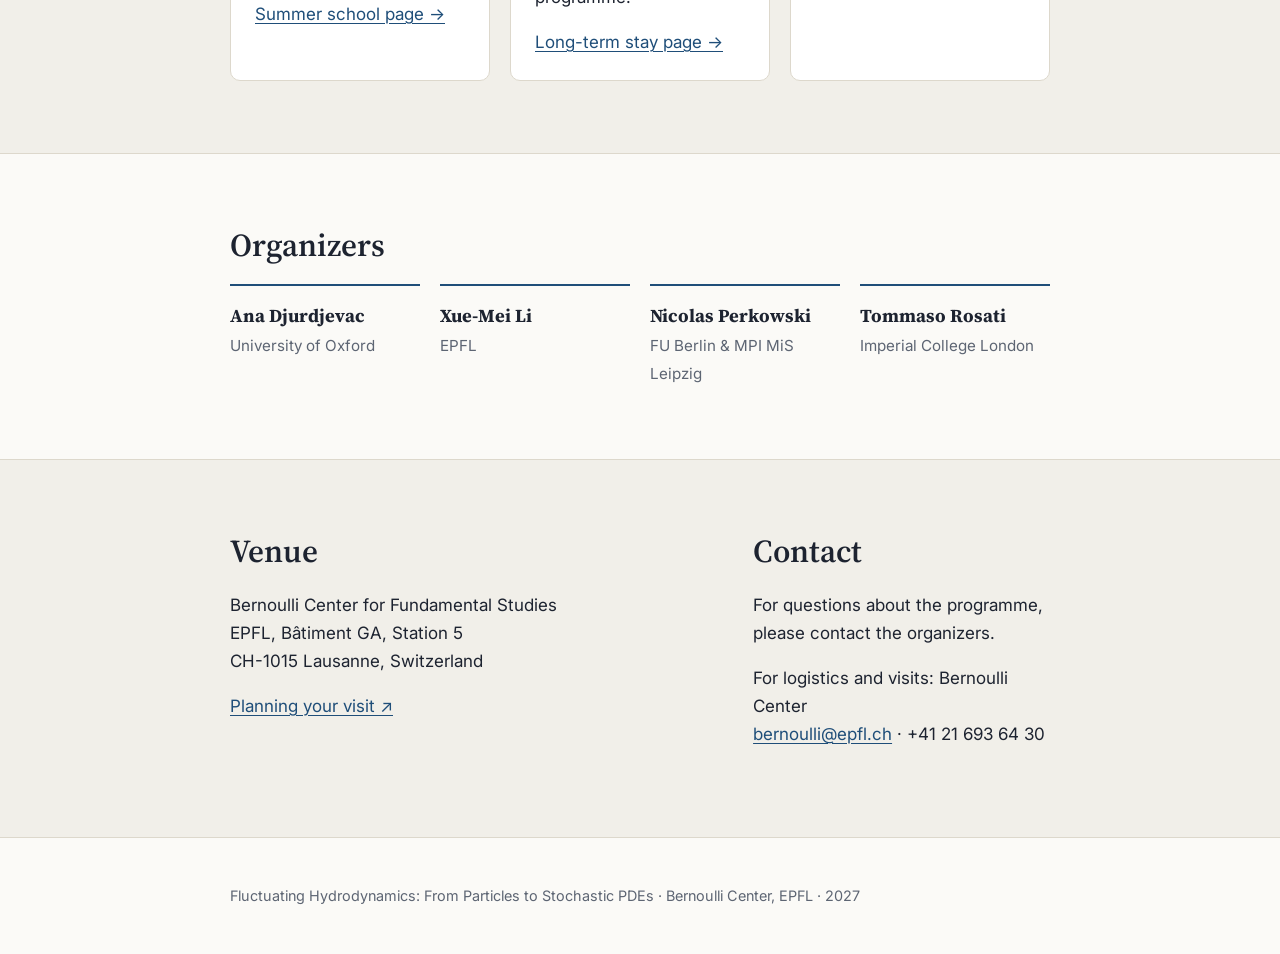
==== commit c056fa50: "Remove programme lead sentence Co-Authored-By: Claude Opus 5.5 <noreply@anthropic.com>" ====
--- a/index.html
+++ b/index.html
@@ -52,7 +52,6 @@
   <section id="programme" class="section alt">
     <div class="wrap">
       <h2>Programme</h2>
-      <p class="lead">The programme consists of a summer school in August and a research workshop in September, complemented by seminars and collaborative research sessions.</p>
       <div class="grid">
         <article class="card">
           <h3><a href="school/">Summer school</a></h3>
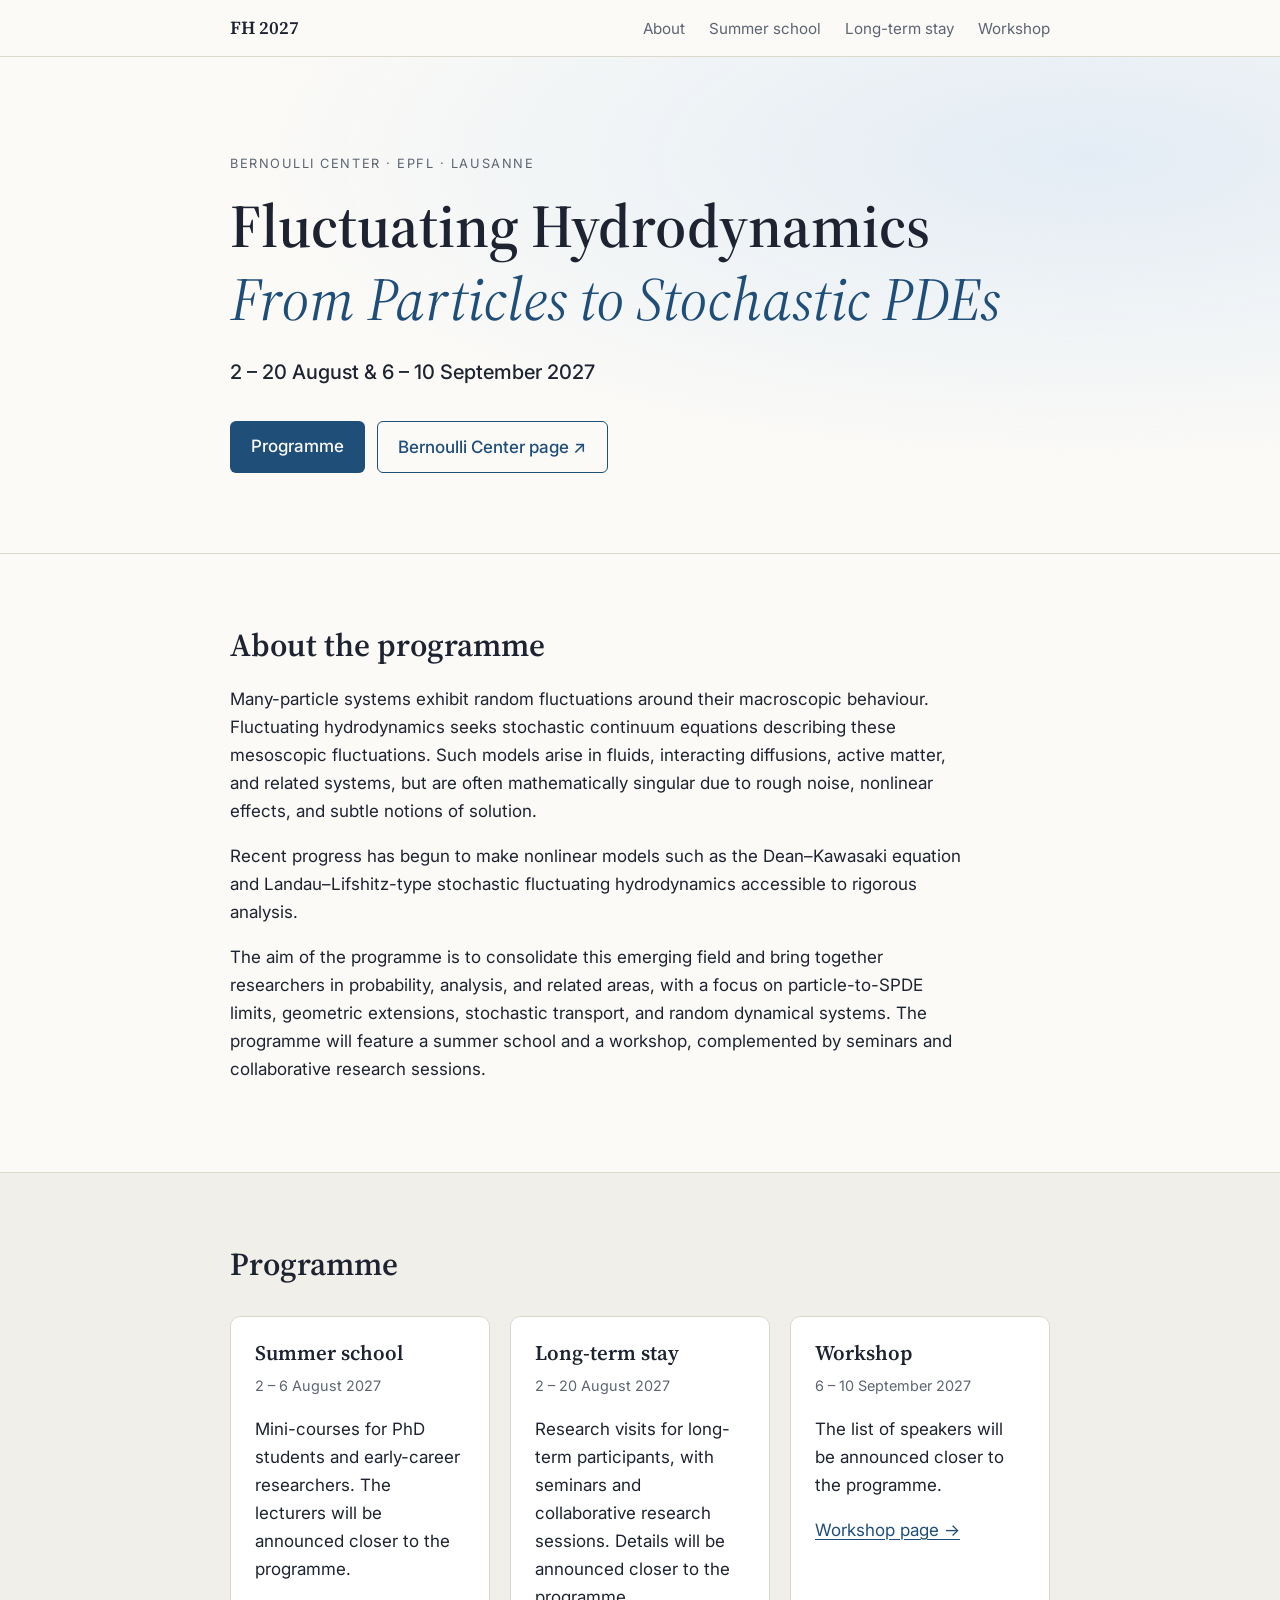
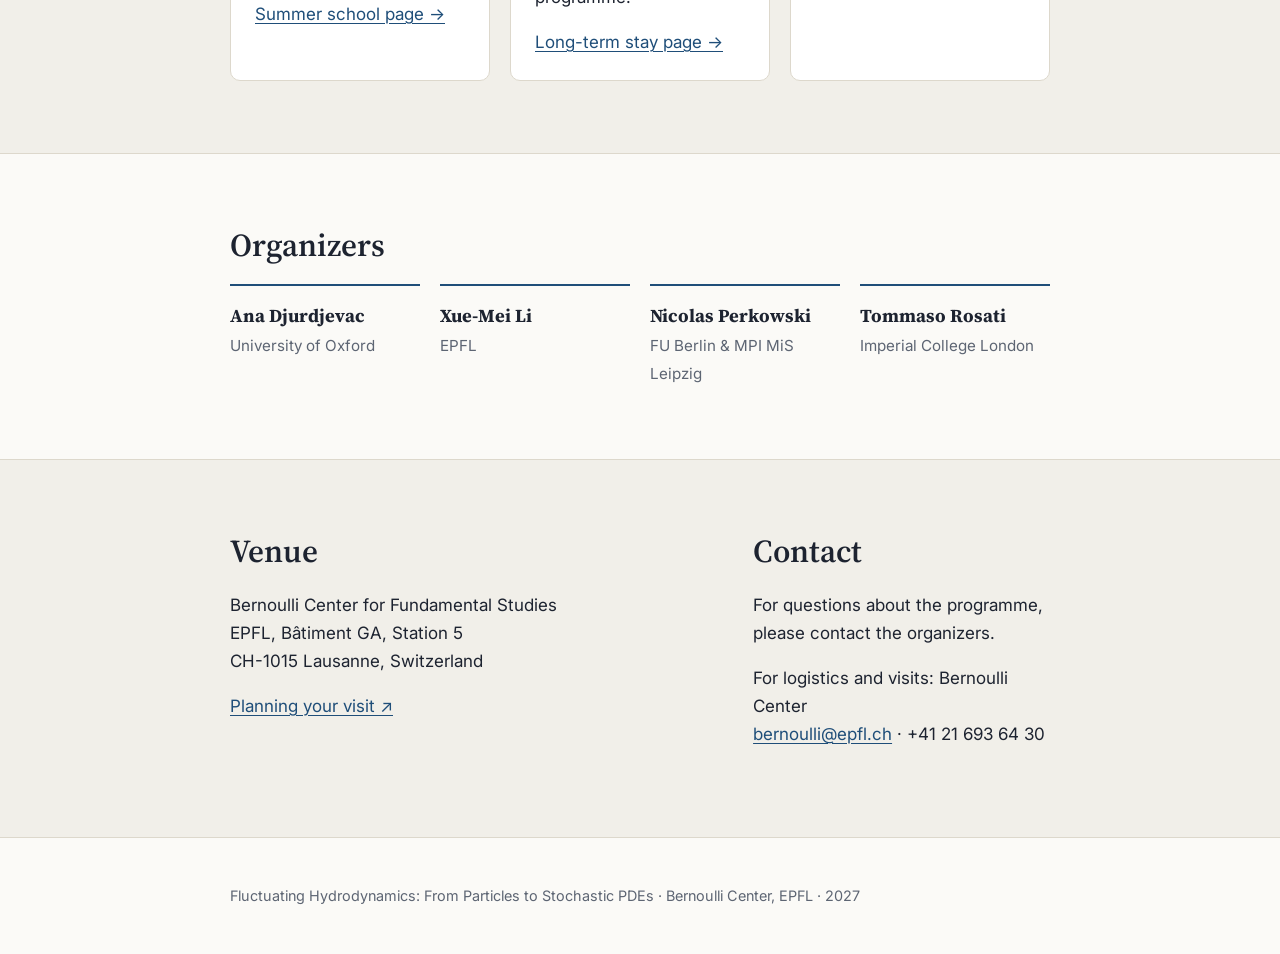
==== commit 40b21cd7: "Remove Organizers and Venue from the menu Co-Authored-By: Claude Opus 5.5 <noreply@anthropic.com>" ====
--- a/index.html
+++ b/index.html
@@ -20,8 +20,6 @@
       <li><a href="school/">Summer school</a></li>
       <li><a href="long-term/">Long-term stay</a></li>
       <li><a href="workshop/">Workshop</a></li>
-      <li><a href="#organizers">Organizers</a></li>
-      <li><a href="#venue">Venue</a></li>
     </ul>
   </nav>
 </header>
